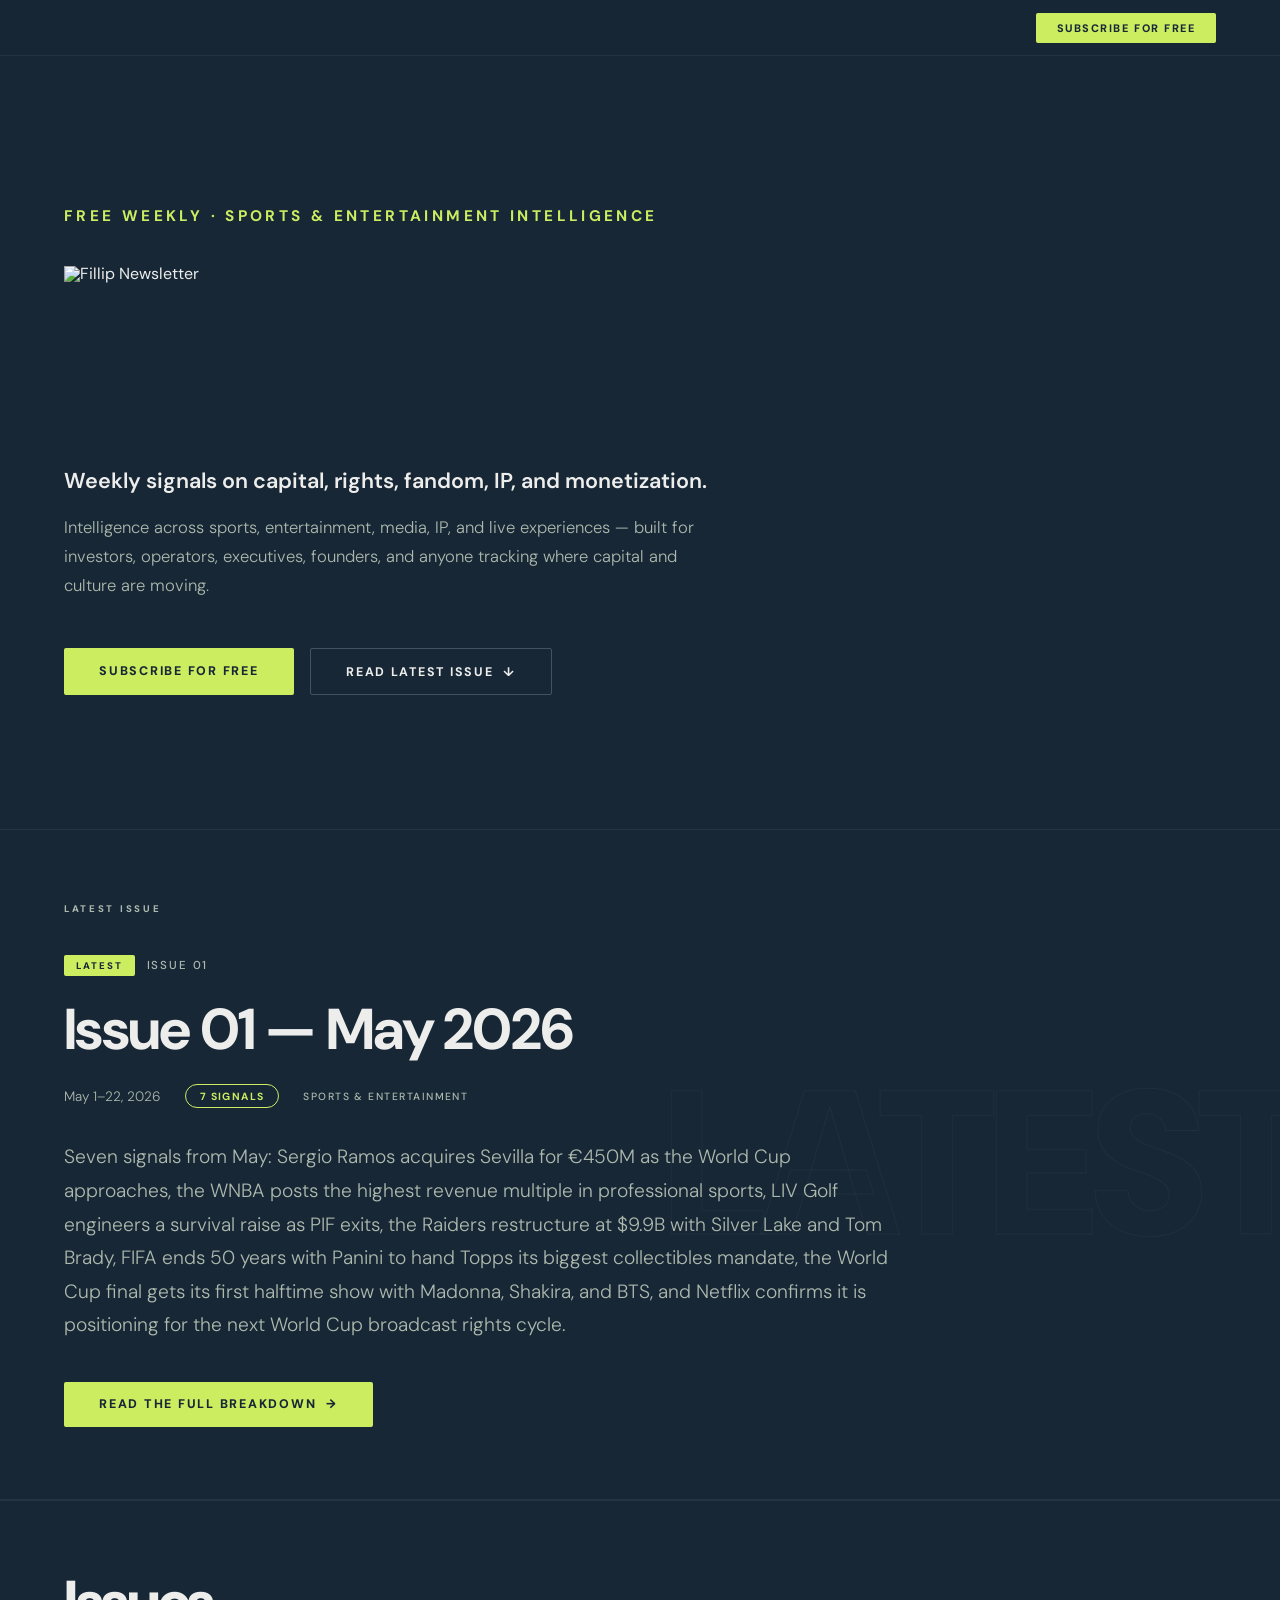
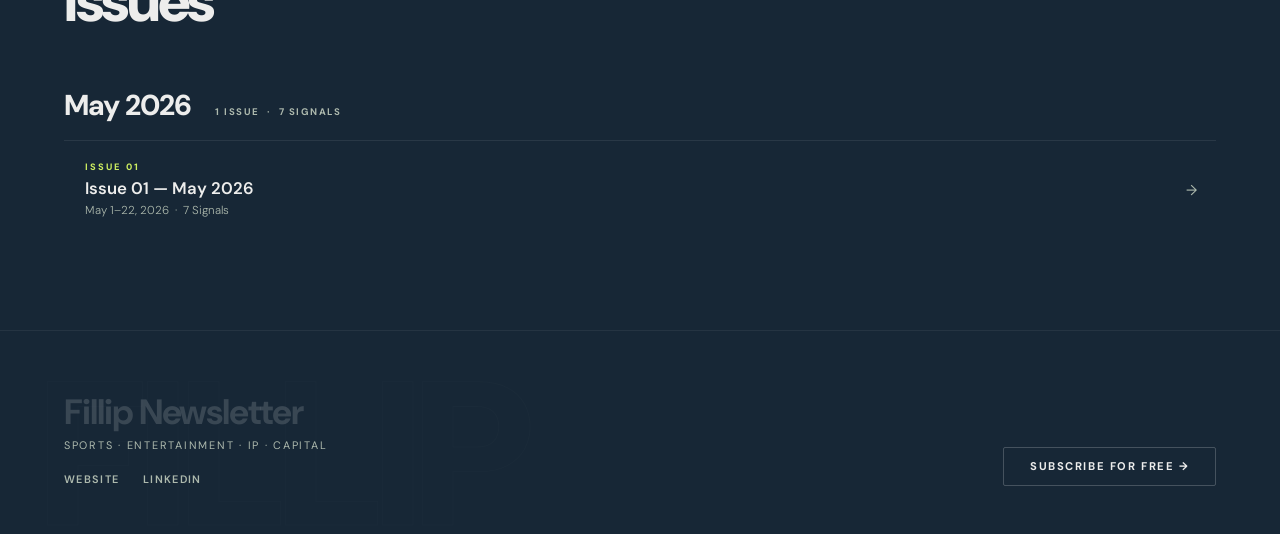
==== index.html @ 6d84dd29 "Add files via upload" ====
<!DOCTYPE html>
<html lang="en">
<head>
<meta charset="UTF-8">
<meta name="viewport" content="width=device-width, initial-scale=1">
<title>Fillip Newsletter — Sports · Entertainment · IP · Capital</title>
<meta name="description" content="Weekly signals on capital, rights, fandom, IP, and monetization.">
<link rel="preconnect" href="https://fonts.googleapis.com">
<link rel="preconnect" href="https://fonts.gstatic.com" crossorigin>
<link href="https://fonts.googleapis.com/css2?family=DM+Sans:ital,opsz,wght@0,9..40,100..900;1,9..40,100..900&display=swap" rel="stylesheet">
<link rel="stylesheet" href="shared.css">

<style>
/* ── TOP BAR ─────────────────────────────────────────────────── */
.top-bar {
  position: fixed;
  top: 0; left: 0; right: 0;
  z-index: 100;
  height: var(--bar-h);
  background: rgba(23,39,54,0.96);
  backdrop-filter: blur(10px);
  -webkit-backdrop-filter: blur(10px);
  border-bottom: 1px solid rgba(255,255,255,0.06);
  display: flex;
  align-items: center;
  justify-content: space-between;
  padding: 0 5vw;
}

#app { padding-top: var(--bar-h); }

/* ── HERO ────────────────────────────────────────────────────── */
.hero-video {
  position: absolute;
  top: 0; left: 0;
  width: 100%; height: 100%;
  object-fit: cover;
  opacity: 0.09;
  filter: grayscale(100%);
  pointer-events: none;
  z-index: 0;
}

.pub-hero {
  padding: 6rem 5vw 5rem;
  min-height: 86vh;
  display: flex;
  flex-direction: column;
  justify-content: center;
  position: relative;
  overflow: hidden;
  border-bottom: 1px solid rgba(255,255,255,0.06);
}

.pub-hero-pre {
  font-size: clamp(0.8rem, 1.2vw, 1rem);
  font-weight: 700;
  letter-spacing: 0.22em;
  text-transform: uppercase;
  color: var(--lime);
  margin-bottom: 2.5rem;
  position: relative;
  z-index: 1;
}

.pub-hero-lockup {
  position: relative;
  z-index: 1;
  margin-bottom: 2.5rem;
  line-height: 1;
}

.hero-logo {
  height: clamp(80px, 14vw, 160px);
  width: auto;
  display: block;
}

.pub-hero-tagline {
  font-size: clamp(1rem, 1.8vw, 1.35rem);
  font-weight: 600;
  color: var(--off-white);
  line-height: 1.45;
  max-width: 52ch;
  margin-bottom: 1rem;
  position: relative;
  z-index: 1;
}

.pub-hero-desc {
  font-size: clamp(0.88rem, 1.3vw, 1.05rem);
  font-weight: 300;
  color: var(--sage);
  line-height: 1.75;
  max-width: 60ch;
  margin-bottom: 3rem;
  position: relative;
  z-index: 1;
}

.pub-hero-actions {
  display: flex;
  gap: 1rem;
  flex-wrap: wrap;
  position: relative;
  z-index: 1;
}

/* ── SECTION LABEL ───────────────────────────────────────────── */
.section-label {
  font-size: 0.6rem;
  font-weight: 800;
  letter-spacing: 0.28em;
  text-transform: uppercase;
  color: var(--sage);
  margin-bottom: 2.5rem;
}

/* ── LATEST ISSUE ────────────────────────────────────────────── */
.latest-section {
  padding: 4.5rem 5vw;
  border-bottom: 1px solid rgba(255,255,255,0.06);
  position: relative;
  overflow: hidden;
}
.latest-section::before {
  content: 'LATEST';
  position: absolute; top: 50%; right: -2vw;
  transform: translateY(-50%);
  font-size: clamp(6rem, 16vw, 18rem);
  font-weight: 900; letter-spacing: -0.04em;
  color: transparent;
  -webkit-text-stroke: 1px rgba(255,255,255,0.04);
  pointer-events: none; user-select: none; line-height: 1;
}

.latest-eyebrow {
  display: flex;
  align-items: center;
  gap: 0.75rem;
  margin-bottom: 1.5rem;
}
.latest-week-label {
  font-size: 0.72rem;
  letter-spacing: 0.16em;
  text-transform: uppercase;
  color: var(--sage);
  font-weight: 500;
}

.latest-issue-title {
  font-size: clamp(2rem, 4.5vw, 4.5rem);
  font-weight: 700;
  letter-spacing: -0.03em;
  line-height: 1.05;
  max-width: 82vw;
  margin-bottom: 1.5rem;
  position: relative;
  z-index: 1;
}

.latest-meta {
  display: flex;
  align-items: center;
  gap: 1.5rem;
  flex-wrap: wrap;
  margin-bottom: 2rem;
  position: relative;
  z-index: 1;
}
.meta-date { font-size: 0.85rem; color: var(--sage); font-weight: 300; }

.latest-intro {
  font-size: clamp(0.95rem, 1.5vw, 1.2rem);
  font-weight: 300;
  color: var(--sage);
  line-height: 1.75;
  max-width: 64ch;
  margin-bottom: 2.5rem;
  position: relative;
  z-index: 1;
}

/* ── MONTHLY REPOSITORY ──────────────────────────────────────── */
.monthly-repo-section {
  padding: 4.5rem 5vw 6rem;
  border-top: 1px solid rgba(255,255,255,0.06);
}
.monthly-repo-title {
  font-size: clamp(2rem, 4.5vw, 3.8rem);
  font-weight: 900;
  letter-spacing: -0.04em;
  line-height: 1;
  color: var(--off-white);
  margin-bottom: 3.5rem;
}
.month-group { margin-bottom: 3rem; }
.month-group:last-child { margin-bottom: 0; }
.month-group-header {
  display: flex;
  align-items: baseline;
  gap: 1.5rem;
  flex-wrap: wrap;
  padding-bottom: 1rem;
  margin-bottom: 0.25rem;
  border-bottom: 1px solid rgba(255,255,255,0.08);
}
.month-group-name {
  font-size: clamp(1.2rem, 2.5vw, 1.8rem);
  font-weight: 800;
  letter-spacing: -0.03em;
  color: var(--off-white);
}
.month-group-stats {
  font-size: 0.6rem;
  font-weight: 700;
  letter-spacing: 0.16em;
  text-transform: uppercase;
  color: var(--sage);
}
.issue-row {
  display: flex; align-items: center; gap: 1.5rem;
  padding: 1rem 1.2rem; text-decoration: none; color: inherit;
  border-left: 2px solid transparent;
  transition: border-color 0.2s, background 0.2s;
}
.issue-row:hover { border-left-color: var(--lime); background: rgba(255,255,255,0.025); }
.issue-row-info { flex: 1; min-width: 0; }
.issue-row-week {
  font-size: 0.58rem; font-weight: 800; letter-spacing: 0.22em;
  text-transform: uppercase; color: var(--lime); margin-bottom: 0.3rem;
}
.issue-row-title {
  font-size: clamp(0.88rem, 1.4vw, 1.05rem); font-weight: 600;
  color: var(--off-white); line-height: 1.3;
  white-space: nowrap; overflow: hidden; text-overflow: ellipsis;
}
.issue-row-meta { font-size: 0.72rem; color: var(--sage); font-weight: 300; margin-top: 0.2rem; }
.issue-row-arrow {
  font-size: 0.9rem; color: var(--sage); flex-shrink: 0;
  transition: transform 0.2s, color 0.2s;
}
.issue-row:hover .issue-row-arrow { transform: translateX(4px); color: var(--lime); }

/* ── RESPONSIVE ──────────────────────────────────────────────── */
@media (max-width: 768px) {
  .pub-hero { min-height: 75vh; }
  .latest-section::before { display: none; }
  .latest-issue-title { max-width: 100%; }
  .issue-row-title { white-space: normal; }
}
</style>
</head>
<body>

<script src="data.js"></script>
<script>
  var CONFIG     = PUBLICATION_CONFIG;
  var ALL_MONTHS = MONTHLY_GROUPS;
</script>

<!-- Fixed top bar -->
<div class="top-bar" style="justify-content:flex-end;">
  <a class="btn-primary" id="top-subscribe" href="#" target="_blank" rel="noopener" style="padding:0.5rem 1.3rem;font-size:0.68rem;">Subscribe For Free</a>
</div>

<!-- Main content rendered by client-side JS -->
<div id="app"></div>

<footer class="site-footer">
  <div class="footer-ghost" aria-hidden="true">FILLIP</div>
  <div class="footer-inner">
    <div>
      <div class="footer-pub-name">Fillip Newsletter</div>
      <div class="footer-tagline" id="footer-tagline"></div>
      <nav class="footer-links" aria-label="Footer links">
        <a class="footer-link" id="footer-website" href="#" target="_blank" rel="noopener">Website</a>
        <a class="footer-link" id="footer-linkedin" href="#" target="_blank" rel="noopener">LinkedIn</a>
      </nav>
    </div>
    <div class="footer-right">
      <a class="btn-outline" id="footer-subscribe" href="#" target="_blank" rel="noopener" style="font-size:0.7rem;padding:0.7rem 1.6rem;">Subscribe For Free →</a>
    </div>
  </div>
</footer>

<script>
// Populate footer and top bar from config
document.getElementById('top-subscribe').href    = CONFIG.beehiivSubscribeUrl;
document.getElementById('footer-tagline').textContent = CONFIG.editionLabel;
document.getElementById('footer-website').href   = CONFIG.websiteUrl;
document.getElementById('footer-linkedin').href  = CONFIG.linkedinUrl;
document.getElementById('footer-subscribe').href = CONFIG.beehiivSubscribeUrl;
</script>

<script>
(function () {

  function esc(s) {
    return String(s)
      .replace(/&/g, '&amp;').replace(/</g, '&lt;')
      .replace(/>/g, '&gt;').replace(/"/g, '&quot;');
  }

  function issueUrl(slug) {
    return 'issue.html?slug=' + encodeURIComponent(slug);
  }

  function getLatest(months) {
    var all = [];
    months.forEach(function (m) { (m.issues || []).forEach(function (i) { all.push(i); }); });
    all.sort(function (a, b) { return new Date(b.publishedDate) - new Date(a.publishedDate); });
    return all[0] || null;
  }

  function render() {
    var app = document.getElementById('app');
    var html = '';

    var latest = getLatest(ALL_MONTHS);

    if (!latest) {
      app.innerHTML = '<div style="padding:5rem 5vw;color:var(--sage);">No issues found.</div>';
      return;
    }

    // ── 1. Publication hero ──────────────────────────────────────
    html += '<section class="pub-hero">';
    html += '<video class="hero-video" id="hero-video" autoplay muted playsinline poster="https://static.wixstatic.com/media/31a0b1_5c2c50b997184abeb92a3067a0ee65c1f001.jpg">'
      + '<source src="https://video.wixstatic.com/video/31a0b1_5c2c50b997184abeb92a3067a0ee65c1/1080p/mp4/file.mp4" type="video/mp4">'
      + '</video>';
    html += '<div class="pub-hero-pre">Free Weekly · Sports &amp; Entertainment Intelligence</div>';
    html += '<div class="pub-hero-lockup">';
    html += '<img src="' + esc(CONFIG.logoUrl.replace('w_132,h_81', 'w_528,h_324')) + '" alt="Fillip Newsletter" class="hero-logo" />';
    html += '</div>';
    html += '<p class="pub-hero-tagline">' + esc(CONFIG.tagline) + '</p>';
    html += '<p class="pub-hero-desc">' + esc(CONFIG.coverageNote) + '</p>';
    html += '<div class="pub-hero-actions">';
    html += '<a class="btn-primary" href="' + esc(CONFIG.beehiivSubscribeUrl) + '" target="_blank" rel="noopener">Subscribe For Free</a>';
    html += '<a class="btn-outline" href="#latest">Read Latest Issue &nbsp;↓</a>';
    html += '</div>';
    html += '</section>';

    // ── 2. Latest issue feature ──────────────────────────────────
    var sc = (latest.stories || []).length;
    html += '<section class="latest-section" id="latest">';
    html += '<div class="section-label">Latest Issue</div>';
    html += '<div class="latest-eyebrow">';
    html += '<span class="issue-badge">Latest</span>';
    html += '<span class="latest-week-label">' + esc(latest.weekLabel) + '</span>';
    html += '</div>';
    html += '<h2 class="latest-issue-title">' + esc(latest.issueTitle) + '</h2>';
    html += '<div class="latest-meta">';
    html += '<span class="meta-date">' + esc(latest.dateRange) + '</span>';
    html += '<span class="stat-pill">' + sc + ' Signal' + (sc !== 1 ? 's' : '') + '</span>';
    html += '<span class="edition-chip">' + esc(latest.editionTag) + '</span>';
    html += '</div>';
    html += '<p class="latest-intro">' + esc(latest.introLine) + '</p>';
    html += '<a class="btn-primary" href="' + issueUrl(latest.slug) + '">Read the Full Breakdown &nbsp;→</a>';
    html += '</section>';

    // ── 3. Monthly repository ────────────────────────────────────
    html += '<section class="monthly-repo-section">';
    html += '<div class="monthly-repo-title">Issues</div>';

    var sortedMonths = ALL_MONTHS.slice().sort(function (a, b) {
      return new Date(b.publishedDate) - new Date(a.publishedDate);
    });

    sortedMonths.forEach(function (month) {
      var monthIssues = (month.issues || []).slice().sort(function (a, b) {
        return new Date(b.publishedDate) - new Date(a.publishedDate);
      });
      if (!monthIssues.length) return;
      var totalSig = monthIssues.reduce(function (s, i) { return s + (i.stories ? i.stories.length : 0); }, 0);
      var ic = monthIssues.length;

      html += '<div class="month-group">';
      html += '<div class="month-group-header">';
      html += '<span class="month-group-name">' + esc(month.monthLabel) + '</span>';
      html += '<span class="month-group-stats">' + ic + ' Issue' + (ic !== 1 ? 's' : '') + ' &nbsp;·&nbsp; ' + totalSig + ' Signal' + (totalSig !== 1 ? 's' : '') + '</span>';
      html += '</div>';

      monthIssues.forEach(function (issue) {
        var sc = (issue.stories || []).length;
        html += '<a class="issue-row" href="' + issueUrl(issue.slug) + '">';
        html += '<div class="issue-row-info">';
        html += '<div class="issue-row-week">' + esc(issue.weekLabel) + '</div>';
        html += '<div class="issue-row-title">' + esc(issue.issueTitle) + '</div>';
        html += '<div class="issue-row-meta">' + esc(issue.dateRange) + ' &nbsp;·&nbsp; ' + sc + ' Signal' + (sc !== 1 ? 's' : '') + '</div>';
        html += '</div>';
        html += '<span class="issue-row-arrow">→</span>';
        html += '</a>';
      });

      html += '</div>';
    });

    html += '</section>';

    app.innerHTML = html;

    // Smooth scroll for #anchor links
    document.querySelectorAll('a[href^="#"]').forEach(function (a) {
      a.addEventListener('click', function (e) {
        var el = document.getElementById(a.getAttribute('href').slice(1));
        if (el) { e.preventDefault(); el.scrollIntoView({ behavior: 'smooth' }); }
      });
    });

    setupHeroVideo();
  }

  var HERO_VIDEOS = [
    'https://video.wixstatic.com/video/31a0b1_5c2c50b997184abeb92a3067a0ee65c1/1080p/mp4/file.mp4'
  ];

  function setupHeroVideo() {
    var video = document.getElementById('hero-video');
    if (!video || HERO_VIDEOS.length === 0) return;
    var idx = Math.floor(Math.random() * HERO_VIDEOS.length);
    function playVideo(i) {
      video.style.transition = 'none';
      video.style.opacity = '0';
      video.src = HERO_VIDEOS[i];
      video.load();
      video.play().catch(function () {});
      setTimeout(function () {
        video.style.transition = 'opacity 1.5s ease';
        video.style.opacity = '0.09';
      }, 100);
    }
    video.addEventListener('ended', function () {
      video.style.transition = 'opacity 1s ease';
      video.style.opacity = '0';
      setTimeout(function () { idx = (idx + 1) % HERO_VIDEOS.length; playVideo(idx); }, 1000);
    });
    playVideo(idx);
  }

  render();
})();
</script>

</body>
</html>
---- shared.css ----
/* ══════════════════════════════════════════════════════════════════
   Fillip Newsletter — Shared Styles
   ══════════════════════════════════════════════════════════════════ */

/* ── TOKENS & RESET ─────────────────────────────────────────────── */
*, *::before, *::after { box-sizing: border-box; margin: 0; padding: 0; }

:root {
  --navy:      #172736;
  --off-white: #ededec;
  --lime:      #cced60;
  --forest:    #405651;
  --sage:      #adb9ad;
  --font:      'DM Sans', sans-serif;
  --bar-h:     56px;
}

html { scroll-behavior: smooth; }

body {
  font-family: var(--font);
  background: var(--navy);
  color: var(--off-white);
  min-height: 100vh;
  overflow-x: hidden;
}

/* ── BUTTONS ─────────────────────────────────────────────────────── */
.btn-primary {
  display: inline-block;
  background: var(--lime);
  color: var(--navy);
  text-decoration: none;
  font-size: 0.78rem;
  font-weight: 800;
  letter-spacing: 0.14em;
  text-transform: uppercase;
  padding: 0.9rem 2.2rem;
  border: none;
  cursor: pointer;
  transition: opacity 0.2s;
  font-family: var(--font);
  border-radius: 2px;
}
.btn-primary:hover { opacity: 0.85; }

.btn-outline {
  display: inline-block;
  background: transparent;
  color: var(--off-white);
  text-decoration: none;
  font-size: 0.78rem;
  font-weight: 700;
  letter-spacing: 0.14em;
  text-transform: uppercase;
  padding: 0.9rem 2.2rem;
  border: 1px solid rgba(255,255,255,0.2);
  cursor: pointer;
  transition: border-color 0.2s, color 0.2s;
  font-family: var(--font);
  border-radius: 2px;
}
.btn-outline:hover { border-color: var(--lime); color: var(--lime); }

.btn-ghost {
  display: inline-flex;
  align-items: center;
  gap: 0.4rem;
  background: transparent;
  color: var(--sage);
  font-size: 0.7rem;
  font-weight: 700;
  letter-spacing: 0.14em;
  text-transform: uppercase;
  border: 1px solid rgba(255,255,255,0.12);
  padding: 0.7rem 1.5rem;
  cursor: pointer;
  transition: border-color 0.2s, color 0.2s;
  font-family: var(--font);
  border-radius: 2px;
  text-decoration: none;
}
.btn-ghost:hover { border-color: var(--lime); color: var(--lime); }

/* ── PILLS & CHIPS ───────────────────────────────────────────────── */
.stat-pill {
  background: transparent;
  border: 1px solid var(--lime);
  color: var(--lime);
  font-size: 0.65rem;
  font-weight: 700;
  letter-spacing: 0.14em;
  text-transform: uppercase;
  padding: 0.28rem 0.85rem;
  border-radius: 20px;
}

.edition-chip {
  font-size: 0.65rem;
  letter-spacing: 0.14em;
  text-transform: uppercase;
  color: var(--sage);
  font-weight: 500;
}

.issue-badge {
  background: var(--lime);
  color: var(--navy);
  font-size: 0.6rem;
  font-weight: 800;
  letter-spacing: 0.2em;
  text-transform: uppercase;
  padding: 0.25rem 0.75rem;
  border-radius: 2px;
}

/* ── SUBSCRIBE CTA SECTION ──────────────────────────────────────── */
.subscribe-section {
  padding: 5rem 5vw;
  border-top: 1px solid rgba(255,255,255,0.06);
  background: rgba(204,237,96,0.02);
}

.subscribe-inner { max-width: 580px; }

.subscribe-eyebrow {
  font-size: 0.6rem;
  font-weight: 800;
  letter-spacing: 0.28em;
  text-transform: uppercase;
  color: var(--lime);
  margin-bottom: 1.2rem;
}

.subscribe-heading {
  font-size: clamp(1.8rem, 3.5vw, 2.8rem);
  font-weight: 700;
  letter-spacing: -0.03em;
  line-height: 1.1;
  color: var(--off-white);
  margin-bottom: 0.9rem;
}

.subscribe-body {
  font-size: clamp(0.9rem, 1.4vw, 1.1rem);
  font-weight: 300;
  color: var(--sage);
  line-height: 1.7;
  margin-bottom: 2rem;
  max-width: 52ch;
}

.subscribe-actions {
  display: flex;
  gap: 1rem;
  flex-wrap: wrap;
  align-items: center;
}

/* ── LOGO ────────────────────────────────────────────────────────── */
.bar-logo {
  height: 26px;
  width: auto;
  display: block;
  object-fit: contain;
}

/* ── SITE FOOTER ─────────────────────────────────────────────────── */
.site-footer {
  background: var(--navy);
  border-top: 1px solid rgba(255,255,255,0.06);
  padding: 4rem 5vw 3rem;
  position: relative;
  overflow: hidden;
}

.footer-ghost {
  position: absolute;
  bottom: -1.5rem; left: 3vw;
  font-size: clamp(5rem, 16vw, 14rem);
  font-weight: 900;
  letter-spacing: -0.04em;
  color: transparent;
  -webkit-text-stroke: 1px rgba(255,255,255,0.04);
  pointer-events: none;
  user-select: none;
  line-height: 1;
  opacity: 0.4;
}

.footer-inner {
  display: flex;
  align-items: flex-end;
  justify-content: space-between;
  flex-wrap: wrap;
  gap: 2rem;
  position: relative;
  z-index: 1;
}

.footer-pub-name {
  font-size: clamp(1.4rem, 3vw, 2.2rem);
  font-weight: 700;
  color: rgba(255,255,255,0.15);
  letter-spacing: -0.03em;
  line-height: 1;
}

.footer-tagline {
  font-size: 0.68rem;
  letter-spacing: 0.16em;
  text-transform: uppercase;
  color: var(--sage);
  font-weight: 400;
  margin-top: 0.5rem;
}

.footer-links {
  display: flex;
  gap: 1.5rem;
  flex-wrap: wrap;
  margin-top: 1.2rem;
}

.footer-link {
  font-size: 0.68rem;
  font-weight: 600;
  letter-spacing: 0.12em;
  text-transform: uppercase;
  color: var(--sage);
  text-decoration: none;
  transition: color 0.2s;
}
.footer-link:hover { color: var(--lime); }

.footer-right { position: relative; z-index: 1; }

/* ── RESPONSIVE BASE ─────────────────────────────────────────────── */
@media (max-width: 768px) {
  .footer-inner { flex-direction: column; align-items: flex-start; }
  .footer-right { text-align: left !important; }
}
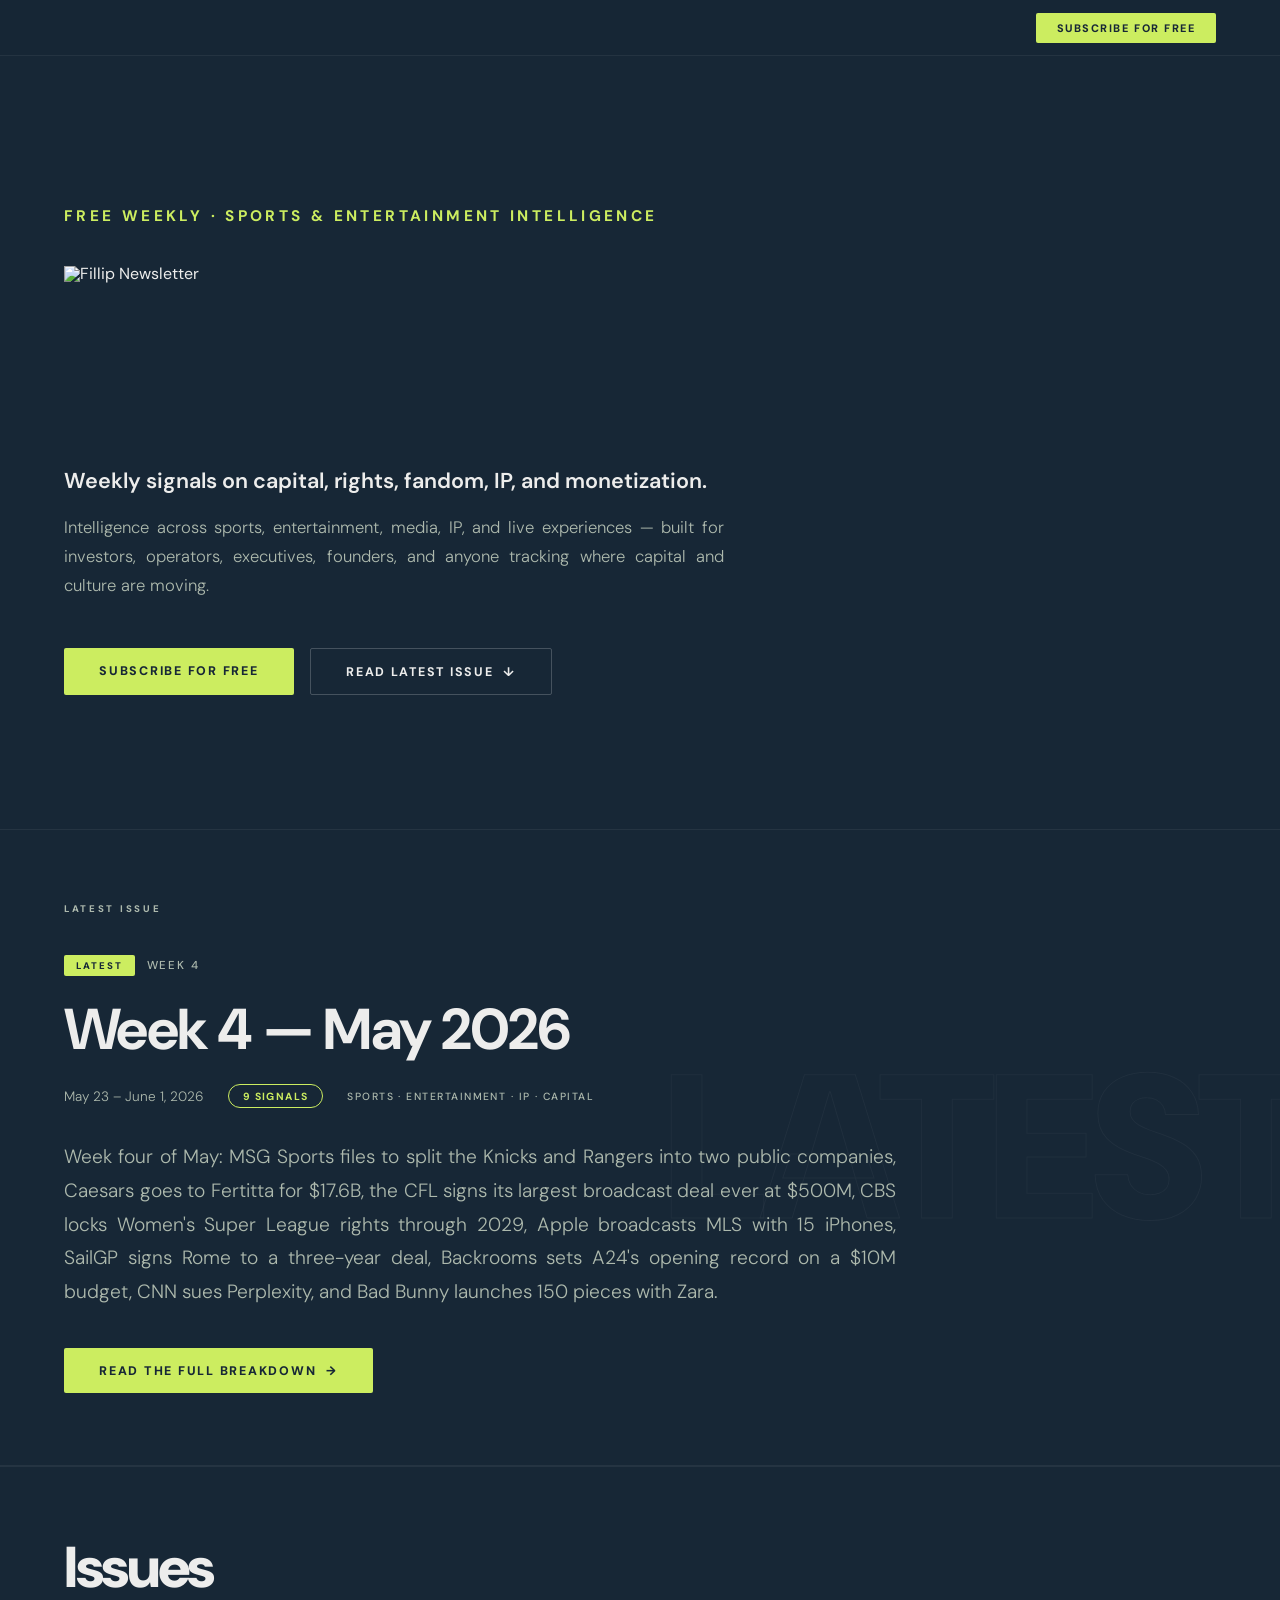
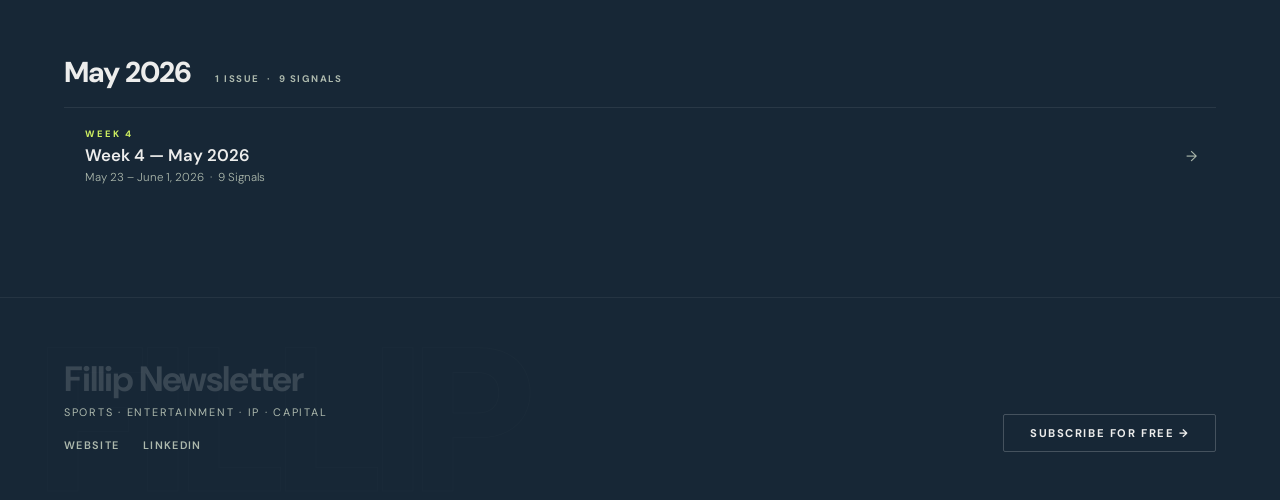
==== commit 61a8927d: "Update index.html" ====
--- a/index.html
+++ b/index.html
@@ -85,6 +85,10 @@
   margin-bottom: 1rem;
   position: relative;
   z-index: 1;
+  text-align: justify;
+  -webkit-hyphens: auto;
+  hyphens: auto;
+  text-align-last: left;
 }
 
 .pub-hero-desc {
@@ -96,6 +100,10 @@
   margin-bottom: 3rem;
   position: relative;
   z-index: 1;
+  text-align: justify;
+  -webkit-hyphens: auto;
+  hyphens: auto;
+  text-align-last: left;
 }
 
 .pub-hero-actions {
@@ -179,6 +187,10 @@
   margin-bottom: 2.5rem;
   position: relative;
   z-index: 1;
+  text-align: justify;
+  -webkit-hyphens: auto;
+  hyphens: auto;
+  text-align-last: left;
 }
 
 /* ── MONTHLY REPOSITORY ──────────────────────────────────────── */
--- a/shared.css
+++ b/shared.css
@@ -23,6 +23,29 @@
   color: var(--off-white);
   min-height: 100vh;
   overflow-x: hidden;
+  text-align: justify;
+  -webkit-hyphens: auto;
+  hyphens: auto;
+  text-align-last: left;
+}
+
+h1, h2, h3, h4, h5, h6 {
+  text-align: left;
+  -webkit-hyphens: none;
+  hyphens: none;
+  text-align-last: left;
+}
+
+/* Buttons, labels, nav, chips — always left-aligned */
+a, button,
+.btn-primary, .btn-outline, .btn-ghost,
+.stat-pill, .edition-chip, .issue-badge,
+.subscribe-eyebrow, .subscribe-heading,
+.footer-pub-name, .footer-tagline, .footer-link,
+.footer-links, .footer-inner {
+  text-align: left;
+  -webkit-hyphens: none;
+  hyphens: none;
 }
 
 /* ── BUTTONS ─────────────────────────────────────────────────────── */
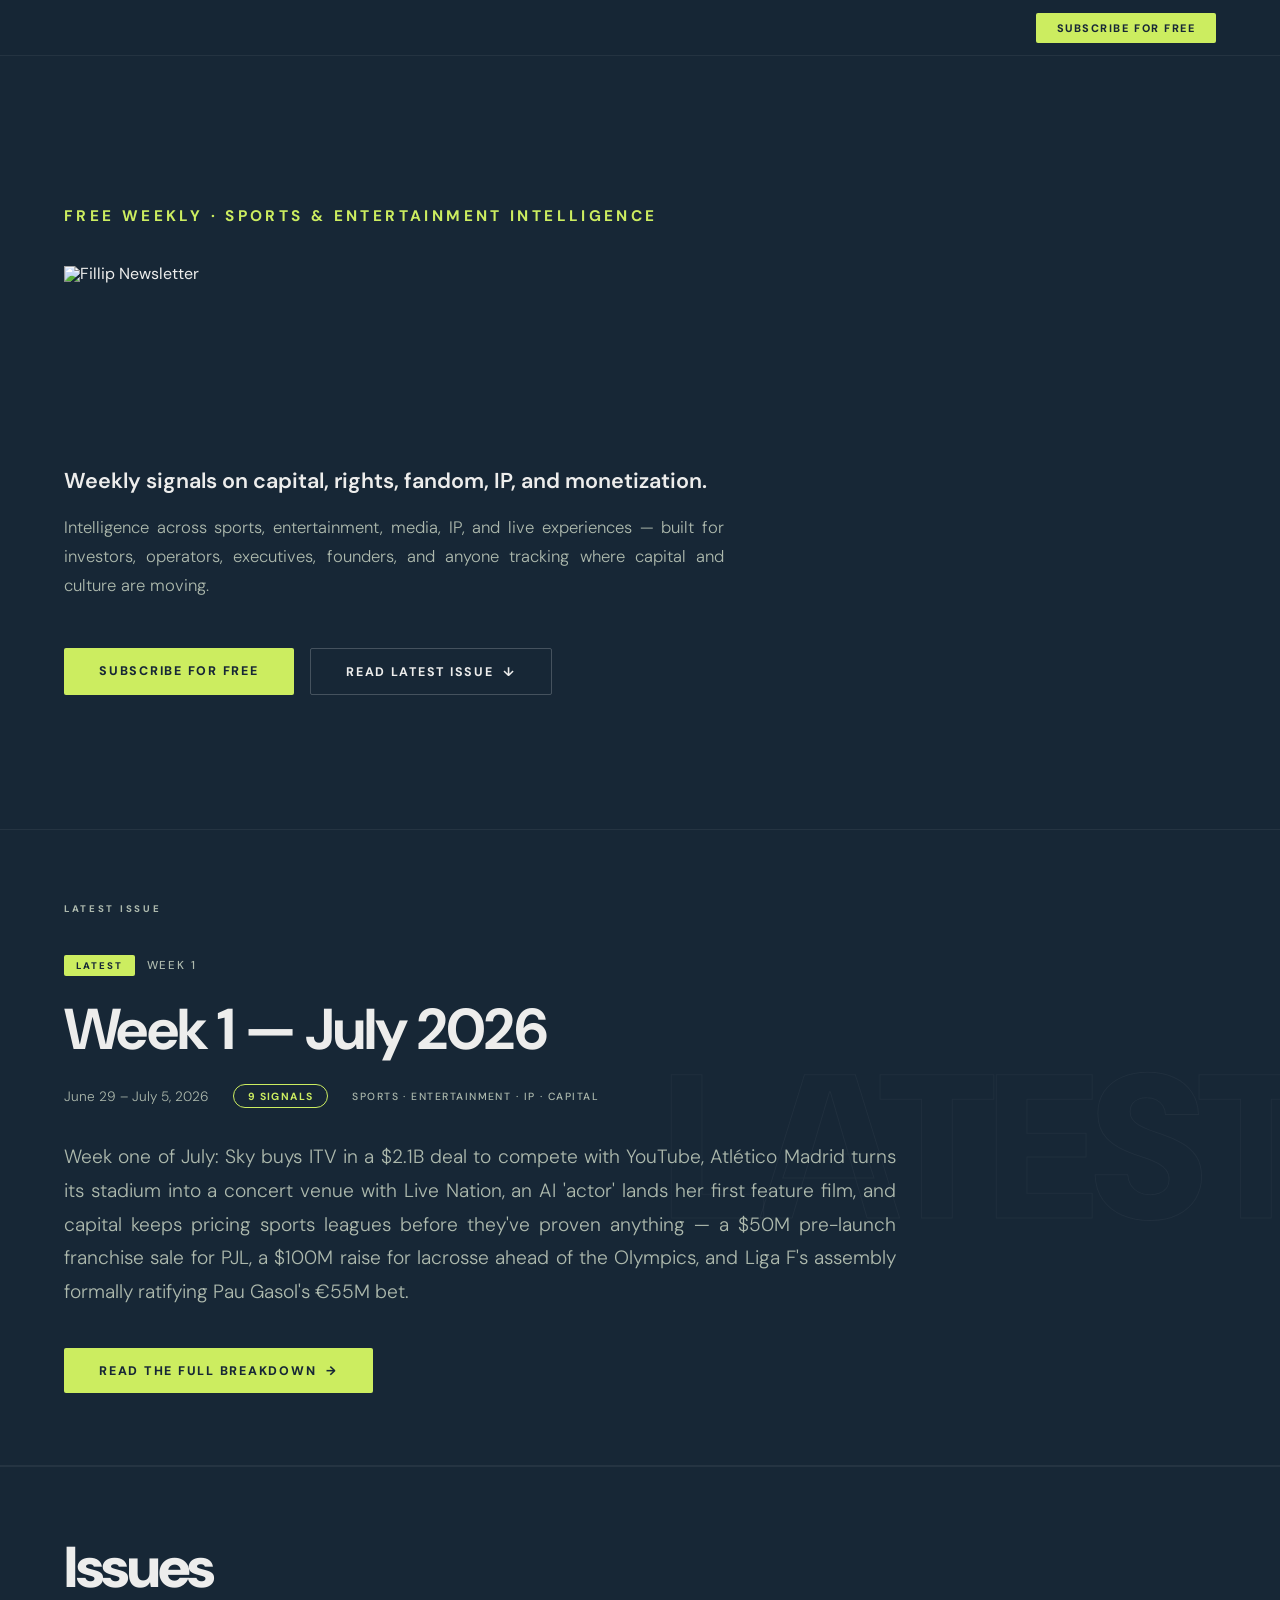
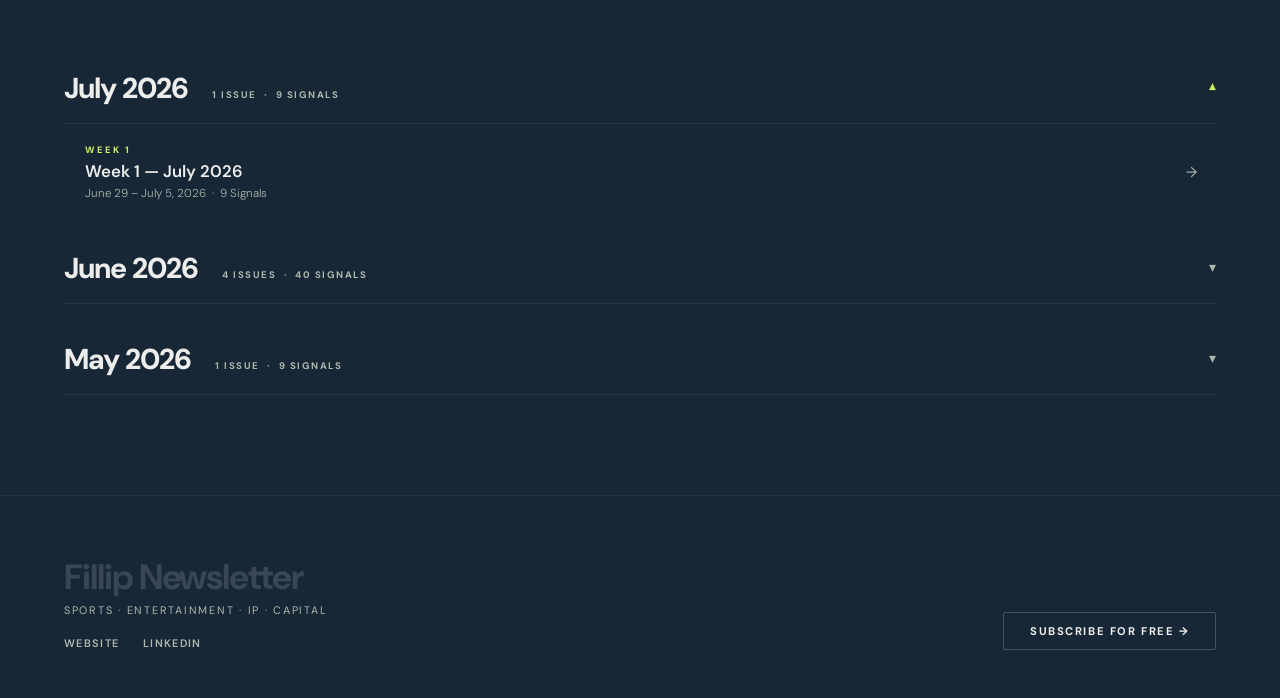
==== commit d9534b67: "Update index.html" ====
--- a/index.html
+++ b/index.html
@@ -206,16 +206,31 @@
   color: var(--off-white);
   margin-bottom: 3.5rem;
 }
-.month-group { margin-bottom: 3rem; }
+.month-group { margin-bottom: 1rem; }
 .month-group:last-child { margin-bottom: 0; }
 .month-group-header {
+  display: flex;
+  align-items: center;
+  justify-content: space-between;
+  gap: 1.5rem;
+  flex-wrap: wrap;
+  width: 100%;
+  background: none;
+  border: none;
+  border-bottom: 1px solid rgba(255,255,255,0.08);
+  padding: 1rem 0;
+  margin-bottom: 0.25rem;
+  cursor: pointer;
+  font-family: var(--font);
+  text-align: left;
+  transition: border-color 0.2s;
+}
+.month-group-header:hover { border-bottom-color: rgba(204,237,96,0.35); }
+.month-group-header-text {
   display: flex;
   align-items: baseline;
   gap: 1.5rem;
   flex-wrap: wrap;
-  padding-bottom: 1rem;
-  margin-bottom: 0.25rem;
-  border-bottom: 1px solid rgba(255,255,255,0.08);
 }
 .month-group-name {
   font-size: clamp(1.2rem, 2.5vw, 1.8rem);
@@ -230,6 +245,21 @@
   text-transform: uppercase;
   color: var(--sage);
 }
+.month-group-arrow {
+  font-size: 0.85rem;
+  color: var(--sage);
+  flex-shrink: 0;
+  transition: transform 0.25s ease, color 0.2s;
+}
+.month-group.expanded .month-group-header:hover { border-bottom-color: rgba(204,237,96,0.08); }
+.month-group.expanded .month-group-arrow { transform: rotate(180deg); color: var(--lime); }
+.month-group-issues-outer {
+  display: grid;
+  grid-template-rows: 0fr;
+  transition: grid-template-rows 0.3s ease;
+}
+.month-group.expanded .month-group-issues-outer { grid-template-rows: 1fr; }
+.month-group-issues-inner { overflow: hidden; min-height: 0; }
 .issue-row {
   display: flex; align-items: center; gap: 1.5rem;
   padding: 1rem 1.2rem; text-decoration: none; color: inherit;
@@ -379,20 +409,28 @@
       return new Date(b.publishedDate) - new Date(a.publishedDate);
     });
 
-    sortedMonths.forEach(function (month) {
+    var hasExpanded = sortedMonths.some(function (m) { return m.isCurrent; });
+
+    sortedMonths.forEach(function (month, monthIdx) {
       var monthIssues = (month.issues || []).slice().sort(function (a, b) {
         return new Date(b.publishedDate) - new Date(a.publishedDate);
       });
       if (!monthIssues.length) return;
       var totalSig = monthIssues.reduce(function (s, i) { return s + (i.stories ? i.stories.length : 0); }, 0);
       var ic = monthIssues.length;
-
-      html += '<div class="month-group">';
-      html += '<div class="month-group-header">';
+      var groupId = 'month-group-' + monthIdx;
+      var isExpanded = month.isCurrent || (!hasExpanded && monthIdx === 0);
+
+      html += '<div class="month-group' + (isExpanded ? ' expanded' : '') + '" id="' + groupId + '">';
+      html += '<button type="button" class="month-group-header" onclick="toggleMonthGroup(\'' + groupId + '\')" aria-expanded="' + (isExpanded ? 'true' : 'false') + '">';
+      html += '<span class="month-group-header-text">';
       html += '<span class="month-group-name">' + esc(month.monthLabel) + '</span>';
       html += '<span class="month-group-stats">' + ic + ' Issue' + (ic !== 1 ? 's' : '') + ' &nbsp;·&nbsp; ' + totalSig + ' Signal' + (totalSig !== 1 ? 's' : '') + '</span>';
-      html += '</div>';
-
+      html += '</span>';
+      html += '<span class="month-group-arrow" aria-hidden="true">▾</span>';
+      html += '</button>';
+
+      html += '<div class="month-group-issues-outer"><div class="month-group-issues-inner">';
       monthIssues.forEach(function (issue) {
         var sc = (issue.stories || []).length;
         html += '<a class="issue-row" href="' + issueUrl(issue.slug) + '">';
@@ -404,6 +442,7 @@
         html += '<span class="issue-row-arrow">→</span>';
         html += '</a>';
       });
+      html += '</div></div>';
 
       html += '</div>';
     });
@@ -422,6 +461,14 @@
 
     setupHeroVideo();
   }
+
+  window.toggleMonthGroup = function (id) {
+    var el = document.getElementById(id);
+    if (!el) return;
+    var expanded = el.classList.toggle('expanded');
+    var btn = el.querySelector('.month-group-header');
+    if (btn) btn.setAttribute('aria-expanded', expanded ? 'true' : 'false');
+  };
 
   var HERO_VIDEOS = [
     'https://video.wixstatic.com/video/31a0b1_5c2c50b997184abeb92a3067a0ee65c1/1080p/mp4/file.mp4'
